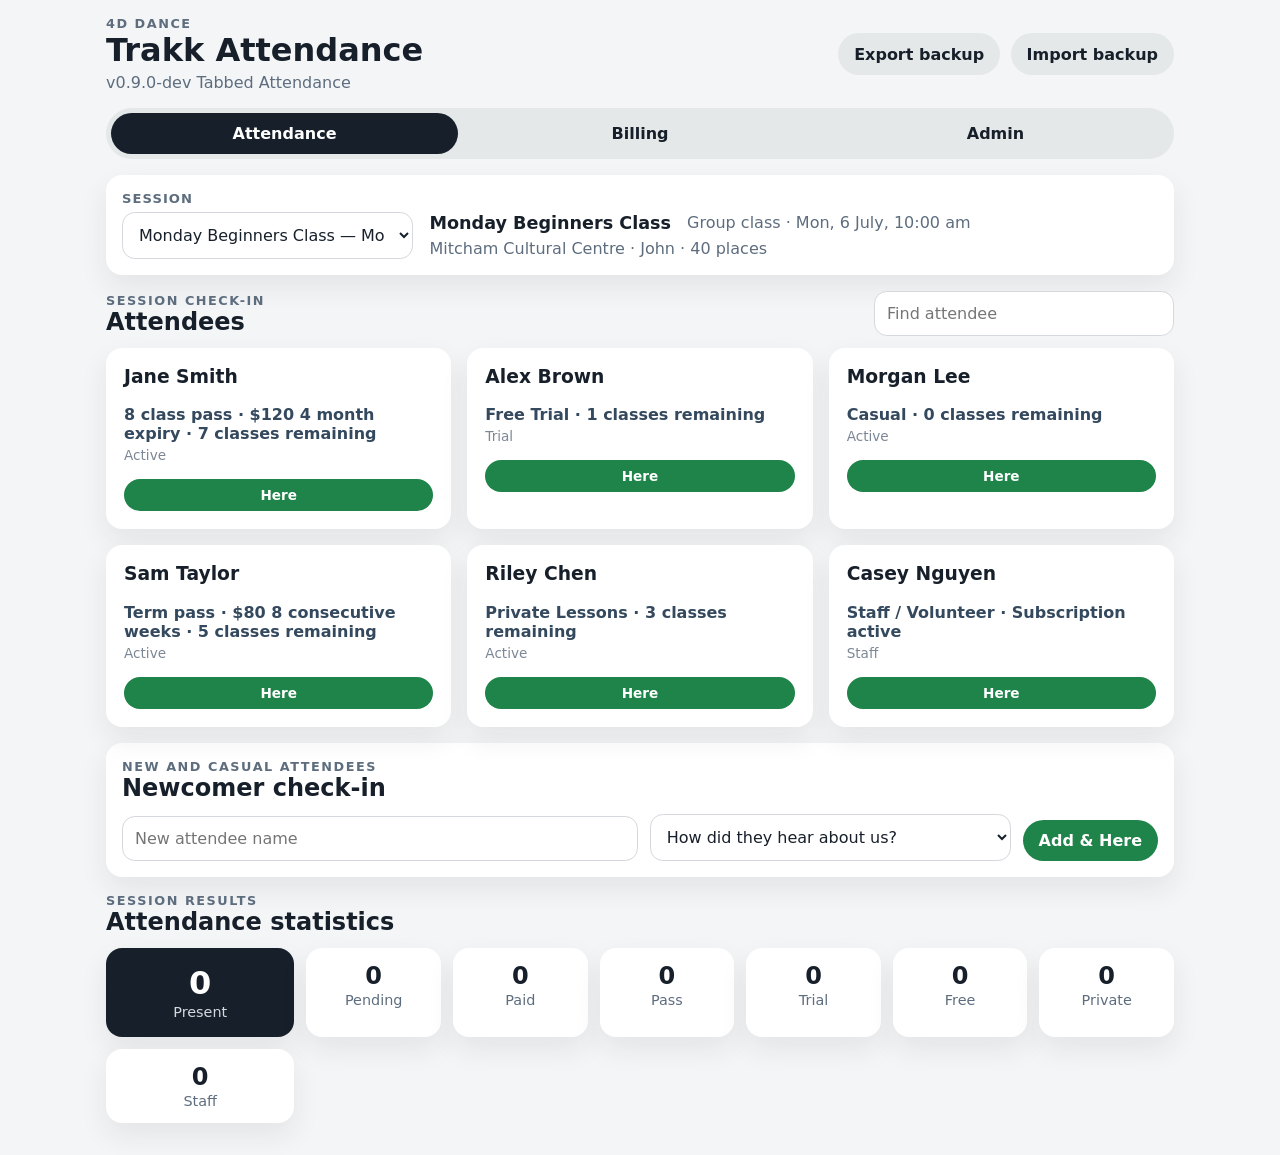
==== index.html @ 2106d50b "feat: update index.html for members and sessions navigation" ====
<!doctype html>
<html lang="en">
  <head>
    <meta charset="UTF-8" />
    <meta name="viewport" content="width=device-width, initial-scale=1.0" />
    <meta name="theme-color" content="#17202a" />
    <title>Trakk — Club Attendance</title>
    <link rel="stylesheet" href="src/styles.css?v=0.10.0-dev" />
  </head>
  <body>
    <main id="app"></main>
    <script src="src/app.js?v=0.10.0-dev"></script>
  </body>
</html>
---- src/styles.css ----
:root {
  color-scheme: light;
  font-family: Inter, system-ui, -apple-system, BlinkMacSystemFont, "Segoe UI", sans-serif;
  background: #f4f5f7;
  color: #17202a;
}

* {
  box-sizing: border-box;
}

body {
  margin: 0;
  min-height: 100vh;
  background: #f4f5f7;
}

button,
input,
select {
  font: inherit;
}

button {
  border: 0;
  border-radius: 999px;
  padding: 0.7rem 1rem;
  font-weight: 700;
  cursor: pointer;
  background: #17202a;
  color: #fff;
}

button:hover {
  transform: translateY(-1px);
}

input,
select {
  width: 100%;
  border: 1px solid #d5d8dc;
  border-radius: 0.8rem;
  padding: 0.75rem;
  background: #fff;
  color: #17202a;
}

#app {
  width: min(1100px, 100%);
  margin: 0 auto;
  padding: 1rem;
}

.app-header {
  display: flex;
  justify-content: space-between;
  gap: 1rem;
  align-items: center;
  margin-bottom: 1rem;
}

.tabs {
  display: flex;
  gap: 0.5rem;
  margin-bottom: 1rem;
  padding: 0.3rem;
  border-radius: 999px;
  background: #e5e8e8;
}

.tab-button {
  flex: 1;
  background: transparent;
  color: #17202a;
}

.tab-button.active-tab {
  background: #17202a;
  color: #fff;
}

.session-strip {
  display: grid;
  grid-template-columns: minmax(260px, 0.8fr) minmax(420px, 2fr);
  gap: 1rem;
  align-items: end;
}

.session-inline-details {
  display: flex;
  flex-wrap: wrap;
  gap: 0.35rem 1rem;
  align-items: center;
  min-height: 46px;
}

.session-inline-details strong {
  font-size: 1.1rem;
}

.session-inline-details span {
  color: #5d6d7e;
}

.attendee-heading {
  display: flex;
  justify-content: space-between;
  gap: 1rem;
  align-items: end;
  margin-bottom: 0.75rem;
}

.attendee-heading h2 {
  margin-bottom: 0;
}

.attendee-heading input {
  width: min(300px, 100%);
}

.eyebrow {
  margin: 0;
  text-transform: uppercase;
  letter-spacing: 0.12em;
  color: #5d6d7e;
  font-size: 0.8rem;
  font-weight: 700;
}

.version-label {
  margin-bottom: 0;
  color: #5d6d7e;
}

h1,
h2,
h3,
p {
  margin-top: 0;
}

h1 {
  margin-bottom: 0.25rem;
}

.summary-card,
.session-card,
.walk-in-card,
.newcomer-card,
.member-tools-card,
.pricing-card,
.schedule-card,
.billing-card,
.term-card,
.member-card {
  background: #fff;
  border-radius: 1rem;
  box-shadow: 0 12px 28px rgba(23, 32, 42, 0.08);
}

.summary-grid {
  display: grid;
  grid-template-columns: 1.4fr repeat(6, 1fr);
  gap: 0.75rem;
  margin-bottom: 1rem;
}

.summary-card {
  min-width: 96px;
  padding: 1rem;
  text-align: center;
}

.hero-summary {
  background: #17202a;
  color: #fff;
}

.compact-summary {
  padding: 0.85rem;
}

.summary-number {
  display: block;
  font-size: 2rem;
  font-weight: 800;
}

.compact-summary .summary-number {
  font-size: 1.5rem;
}

.summary-label {
  color: #5d6d7e;
  font-size: 0.9rem;
}

.hero-summary .summary-label {
  color: #d5d8dc;
}

.session-card,
.walk-in-card,
.newcomer-card,
.member-tools-card,
.pricing-card,
.schedule-card,
.billing-card,
.term-card {
  padding: 1rem;
  margin-bottom: 1rem;
}

.here-button {
  background: #1e8449;
  color: #fff;
}

.here-button:hover {
  background: #196f3d;
}

.here-button.is-here,
.here-button:disabled {
  opacity: 1;
  background: #27ae60;
  cursor: default;
}

.billing-list {
  display: grid;
  gap: 0.75rem;
}

.billing-row {
  display: grid;
  grid-template-columns: minmax(180px, 0.7fr) 2fr;
  gap: 1rem;
  align-items: center;
  padding: 0.85rem;
  border: 1px solid #e5e8e8;
  border-radius: 0.8rem;
}

.billing-row span {
  display: block;
  margin-top: 0.2rem;
  color: #5d6d7e;
}

.charge-actions {
  display: flex;
  flex-wrap: wrap;
  gap: 0.4rem;
}

.charge-button {
  padding: 0.5rem 0.7rem;
  background: #e5e8e8;
  color: #17202a;
  font-size: 0.85rem;
}

.charge-button.selected-charge {
  background: #17202a;
  color: #fff;
}

.term-table-wrap {
  overflow-x: auto;
}

.term-table {
  width: 100%;
  border-collapse: collapse;
}

.term-table th,
.term-table td {
  padding: 0.75rem;
  border-bottom: 1px solid #e5e8e8;
  text-align: left;
  vertical-align: top;
}

.section-heading {
  display: flex;
  align-items: center;
  justify-content: space-between;
  gap: 1rem;
}

.section-heading h2,
.template-summary {
  margin-bottom: 0.5rem;
}

.session-form {
  display: grid;
  grid-template-columns: repeat(4, minmax(130px, 1fr));
  gap: 0.75rem;
  margin-top: 1rem;
}

.session-admin-controls {
  display: grid;
  grid-template-columns: minmax(180px, 0.45fr) minmax(260px, 1fr);
  gap: 0.75rem;
  margin-top: 1rem;
}

.session-admin-controls label span {
  display: block;
  margin-bottom: 0.3rem;
  color: #5d6d7e;
  font-size: 0.8rem;
  font-weight: 700;
}

.session-form label span {
  display: block;
  margin-bottom: 0.3rem;
  color: #5d6d7e;
  font-size: 0.8rem;
  font-weight: 700;
}

.session-form .wide-field {
  grid-column: span 3;
}

.form-actions {
  display: flex;
  align-items: end;
  gap: 0.5rem;
}

.club-selector-spacer {
  height: 0.8rem;
}

.pricing-grid {
  display: grid;
  grid-template-columns: repeat(auto-fit, minmax(190px, 1fr));
  gap: 0.65rem;
}

.pricing-grid article {
  padding: 0.85rem;
  border: 1px solid #e5e8e8;
  border-radius: 0.8rem;
}

.pricing-grid span {
  display: block;
  margin-top: 0.25rem;
  color: #5d6d7e;
}

.data-actions,
.add-member-form {
  display: flex;
  flex-wrap: wrap;
  gap: 0.65rem;
}

.regulars-card h2,
.newcomer-card h2,
.statistics-section h2 {
  margin-bottom: 0.75rem;
}

.member-status {
  margin-bottom: 0;
  color: #7b8794;
  font-size: 0.85rem;
  text-transform: capitalize;
}

.billing-info {
  margin-bottom: 0.25rem;
  color: #34495e;
  font-weight: 650;
}

.newcomer-rows {
  display: grid;
  gap: 0.65rem;
}

.walk-in-form .row-number {
  display: grid;
  width: 2rem;
  height: 2rem;
  place-items: center;
  border-radius: 50%;
  background: #e5e8e8;
  font-weight: 800;
}

.statistics-section {
  margin-top: 1rem;
}

.button-label {
  border-radius: 999px;
  padding: 0.7rem 1rem;
  font-weight: 700;
  cursor: pointer;
  background: #e5e8e8;
}

.visually-hidden {
  position: absolute;
  width: 1px;
  height: 1px;
  overflow: hidden;
  clip: rect(0 0 0 0);
}

.member-tools-card > div {
  margin-bottom: 0.85rem;
}

.add-member-form > * {
  flex: 1 1 150px;
}

.empty-state {
  padding: 2rem;
  text-align: center;
}

.session-details {
  margin-top: 1rem;
}

.session-card p:last-child,
.member-info p:last-child {
  margin-bottom: 0;
}

.field-label {
  display: block;
  margin-bottom: 0.35rem;
  color: #5d6d7e;
  font-size: 0.82rem;
  font-weight: 800;
  text-transform: uppercase;
  letter-spacing: 0.08em;
}

.walk-in-form {
  display: grid;
  grid-template-columns: minmax(180px, 1fr) minmax(210px, 0.7fr) auto;
  gap: 0.75rem;
  align-items: end;
}

.member-list {
  display: grid;
  grid-template-columns: repeat(3, minmax(0, 1fr));
  gap: 1rem;
  margin-bottom: 1rem;
}

.member-card {
  display: flex;
  flex-direction: column;
  gap: 1rem;
  align-items: stretch;
  padding: 1rem;
  border: 2px solid transparent;
}

.member-card.is-present {
  border-color: #17202a;
}

.record-status {
  font-weight: 700;
}

.actions {
  display: flex;
  flex-wrap: wrap;
  justify-content: flex-start;
  gap: 0.5rem;
  max-width: 520px;
}

.actions button {
  flex: 1 1 calc(33.333% - 0.5rem);
  padding: 0.5rem 0.65rem;
  font-size: 0.85rem;
}

.new-badge {
  display: inline-block;
  margin-left: 0.5rem;
  padding: 0.2rem 0.45rem;
  border-radius: 999px;
  background: #d5f5e3;
  color: #196f3d;
  font-size: 0.65rem;
  letter-spacing: 0.06em;
  text-transform: uppercase;
  vertical-align: middle;
}

.selected-action {
  outline: 3px solid #abb2b9;
}

.secondary-button {
  background: #e5e8e8;
  color: #17202a;
}

.danger-button {
  margin-top: 1rem;
}

@media (max-width: 920px) {
  .session-admin-controls {
    grid-template-columns: 1fr;
  }
  .summary-grid {
    grid-template-columns: repeat(2, 1fr);
  }

  .hero-summary {
    grid-column: span 2;
  }

  .walk-in-form {
    grid-template-columns: 1fr;
  }

  .session-form {
    grid-template-columns: repeat(2, 1fr);
  }

  .session-form .wide-field {
    grid-column: span 2;
  }

  .app-header {
    align-items: flex-start;
    flex-direction: column;
  }

  .member-card {
    grid-template-columns: 1fr;
  }

  .member-list {
    grid-template-columns: repeat(2, minmax(0, 1fr));
  }

  .session-strip {
    grid-template-columns: 1fr;
    align-items: stretch;
  }

  .billing-row {
    grid-template-columns: 1fr;
  }

  .actions {
    justify-content: stretch;
    max-width: none;
  }

  .actions button {
    flex: 1 1 calc(50% - 0.5rem);
  }
}

@media (max-width: 520px) {
  #app {
    padding: 0.75rem;
  }

  .summary-grid {
    grid-template-columns: 1fr;
  }

  .hero-summary {
    grid-column: auto;
  }

  .actions button {
    flex-basis: 100%;
  }

  .member-list {
    grid-template-columns: 1fr;
  }

  .attendee-heading {
    align-items: stretch;
    flex-direction: column;
  }

  .attendee-heading input {
    width: 100%;
  }

  .section-heading,
  .form-actions {
    align-items: stretch;
    flex-direction: column;
  }

  .session-form {
    grid-template-columns: 1fr;
  }

  .session-form .wide-field {
    grid-column: auto;
  }
}
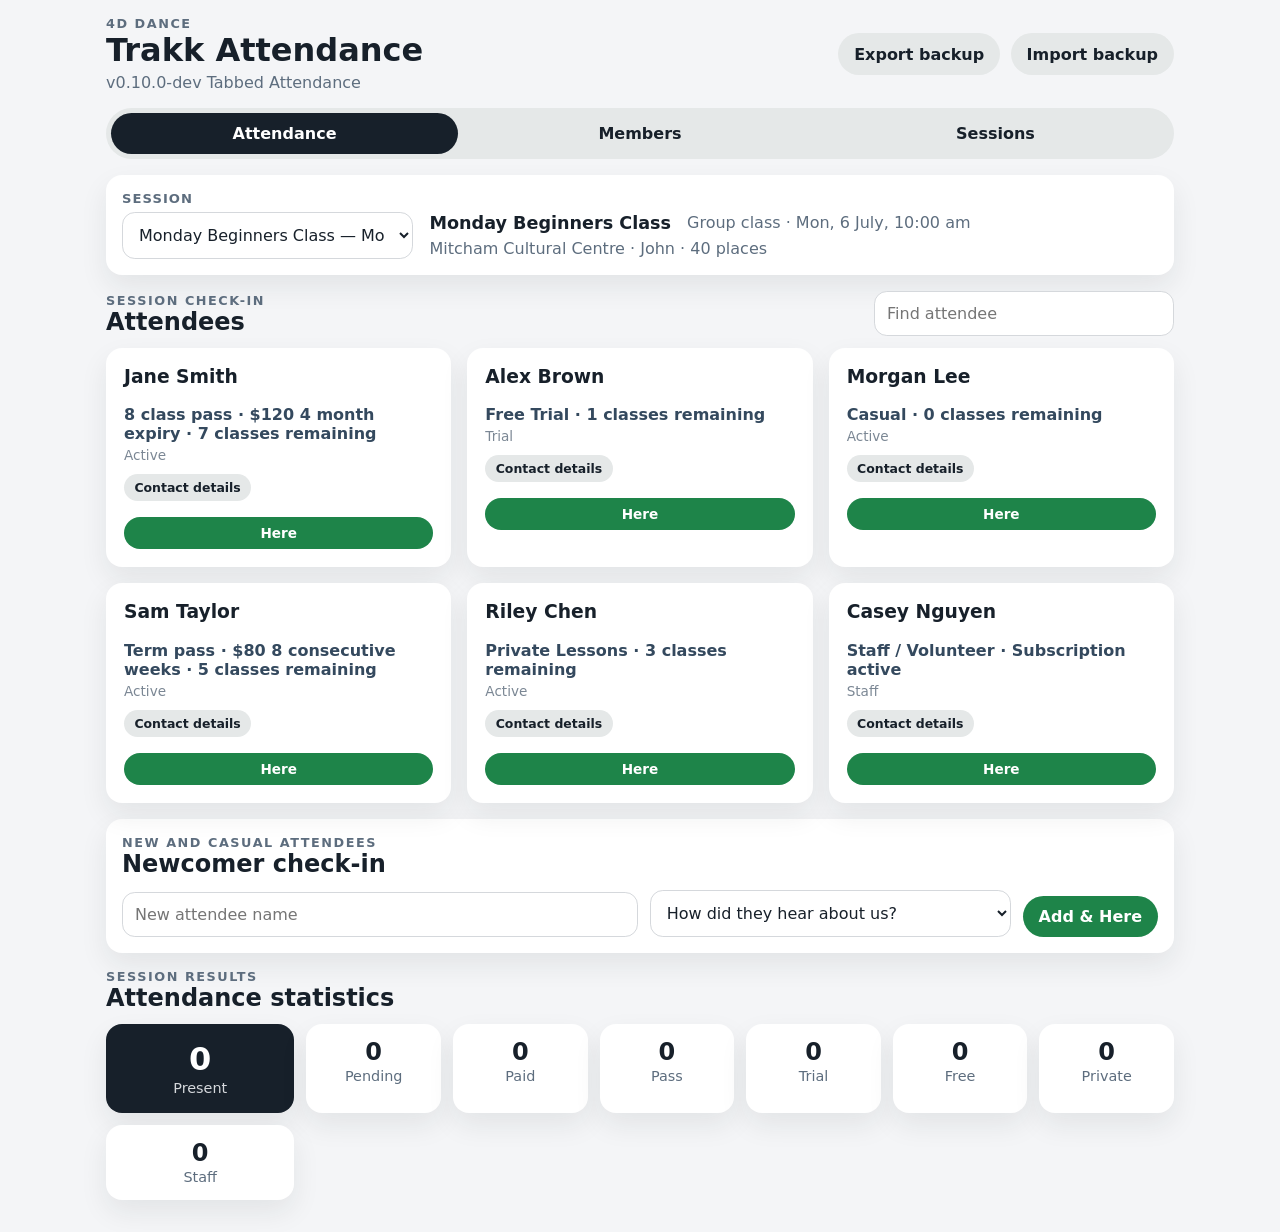
==== commit bc4d8010: "fix: update index.html for complete member search" ====
--- a/index.html
+++ b/index.html
@@ -5,10 +5,10 @@
     <meta name="viewport" content="width=device-width, initial-scale=1.0" />
     <meta name="theme-color" content="#17202a" />
     <title>Trakk — Club Attendance</title>
-    <link rel="stylesheet" href="src/styles.css?v=0.10.0-dev" />
+    <link rel="stylesheet" href="src/styles.css?v=0.10.1-dev" />
   </head>
   <body>
     <main id="app"></main>
-    <script src="src/app.js?v=0.10.0-dev"></script>
+    <script src="src/app.js?v=0.10.1-dev"></script>
   </body>
 </html>
--- a/src/styles.css
+++ b/src/styles.css
@@ -471,6 +471,16 @@
   align-items: stretch;
   padding: 1rem;
   border: 2px solid transparent;
+  cursor: pointer;
+  transition: border-color 120ms ease, box-shadow 120ms ease, transform 120ms ease;
+}
+
+.member-card:hover,
+.member-card:focus-visible {
+  border-color: #27ae60;
+  box-shadow: 0 14px 32px rgba(30, 132, 73, 0.18);
+  outline: none;
+  transform: translateY(-1px);
 }
 
 .member-card.is-present {
@@ -479,6 +489,43 @@
 
 .record-status {
   font-weight: 700;
+}
+
+.contact-button {
+  margin-top: 0.65rem;
+  padding: 0.4rem 0.65rem;
+  background: #e5e8e8;
+  color: #17202a;
+  font-size: 0.78rem;
+}
+
+.contact-popover {
+  display: none;
+  gap: 0.2rem;
+  margin-top: 0.5rem;
+  padding: 0.7rem;
+  border-radius: 0.75rem;
+  background: #17202a;
+  color: #fff;
+  font-size: 0.82rem;
+}
+
+.contact-button:hover + .contact-popover,
+.contact-button:focus + .contact-popover,
+.contact-popover.is-open {
+  display: grid;
+}
+
+.contact-popover strong:not(:first-child) {
+  margin-top: 0.45rem;
+}
+
+.contact-popover span {
+  color: #d5d8dc;
+}
+
+.member-card .here-button {
+  pointer-events: none;
 }
 
 .actions {
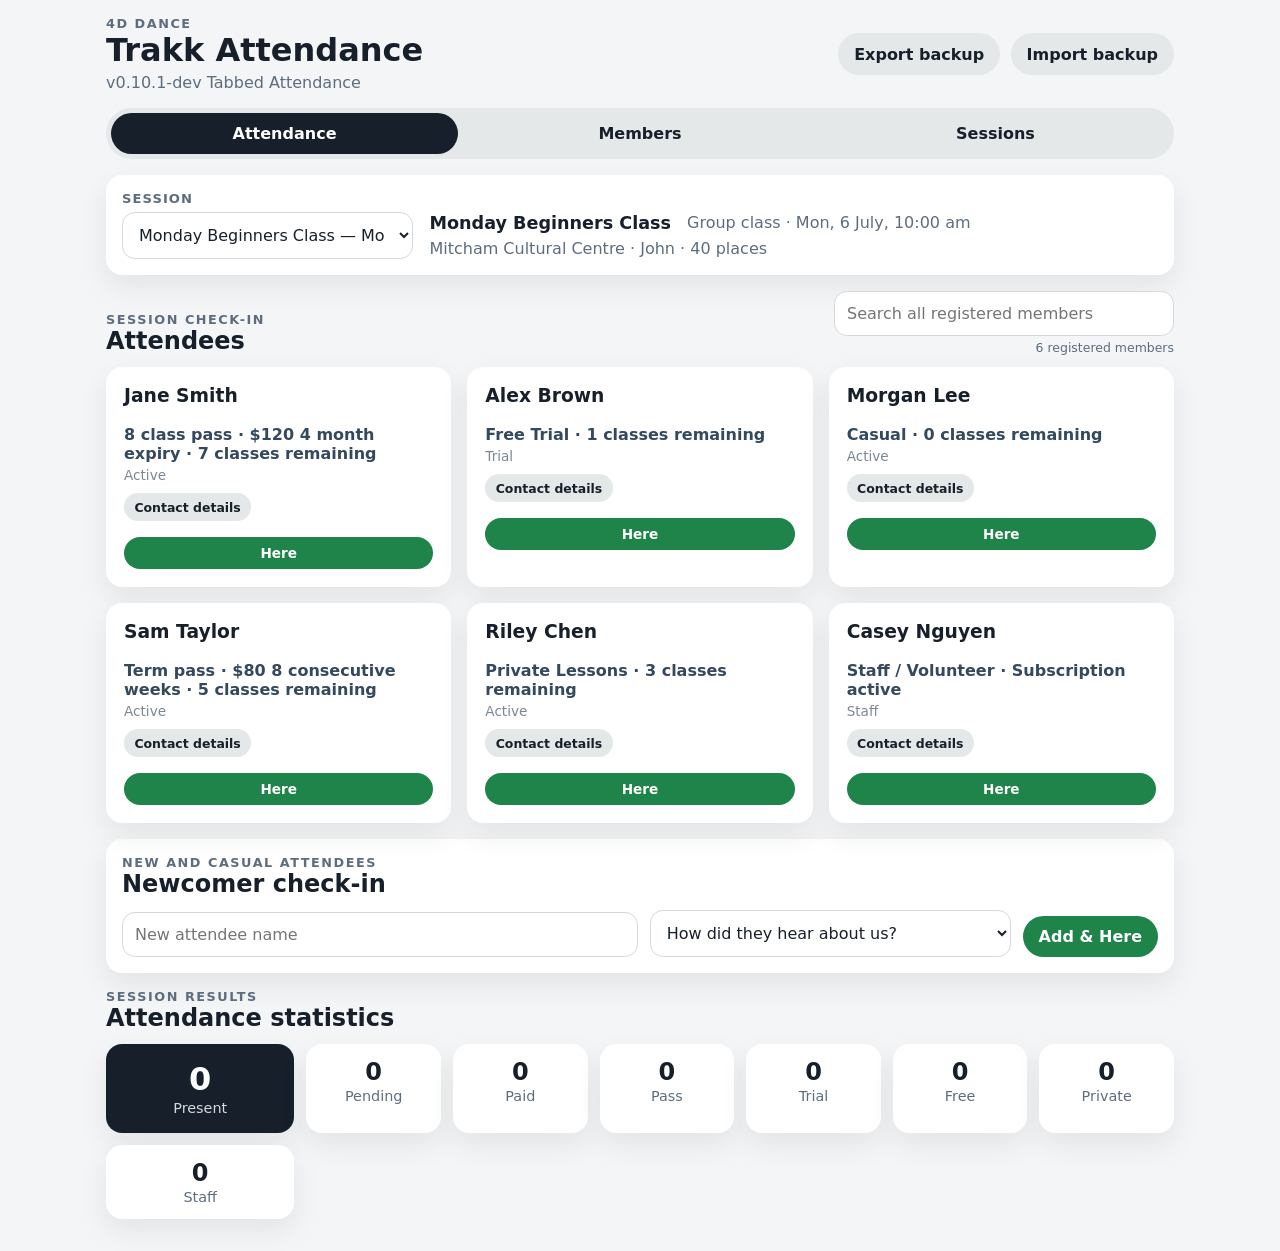
==== commit 42427514: "feat: load simplified session controls" ====
--- a/index.html
+++ b/index.html
@@ -5,10 +5,11 @@
     <meta name="viewport" content="width=device-width, initial-scale=1.0" />
     <meta name="theme-color" content="#17202a" />
     <title>Trakk — Club Attendance</title>
-    <link rel="stylesheet" href="src/styles.css?v=0.10.1-dev" />
+    <link rel="stylesheet" href="src/styles.css?v=0.10.2-dev" />
   </head>
   <body>
     <main id="app"></main>
-    <script src="src/app.js?v=0.10.1-dev"></script>
+    <script src="src/app.js?v=0.10.2-dev"></script>
+    <script src="src/session-overrides.js?v=0.10.2-dev"></script>
   </body>
 </html>
--- a/src/styles.css
+++ b/src/styles.css
@@ -116,6 +116,22 @@
 
 .attendee-heading input {
   width: min(300px, 100%);
+}
+
+.attendance-search {
+  width: min(340px, 100%);
+}
+
+.attendance-search input {
+  width: 100%;
+}
+
+.attendance-search span {
+  display: block;
+  margin-top: 0.3rem;
+  color: #5d6d7e;
+  font-size: 0.78rem;
+  text-align: right;
 }
 
 .eyebrow {
@@ -654,6 +670,16 @@
     width: 100%;
   }
 
+  .attendance-search {
+    position: sticky;
+    top: 0.5rem;
+    z-index: 5;
+    width: 100%;
+    padding: 0.45rem;
+    border-radius: 0.9rem;
+    background: #f4f5f7;
+  }
+
   .section-heading,
   .form-actions {
     align-items: stretch;
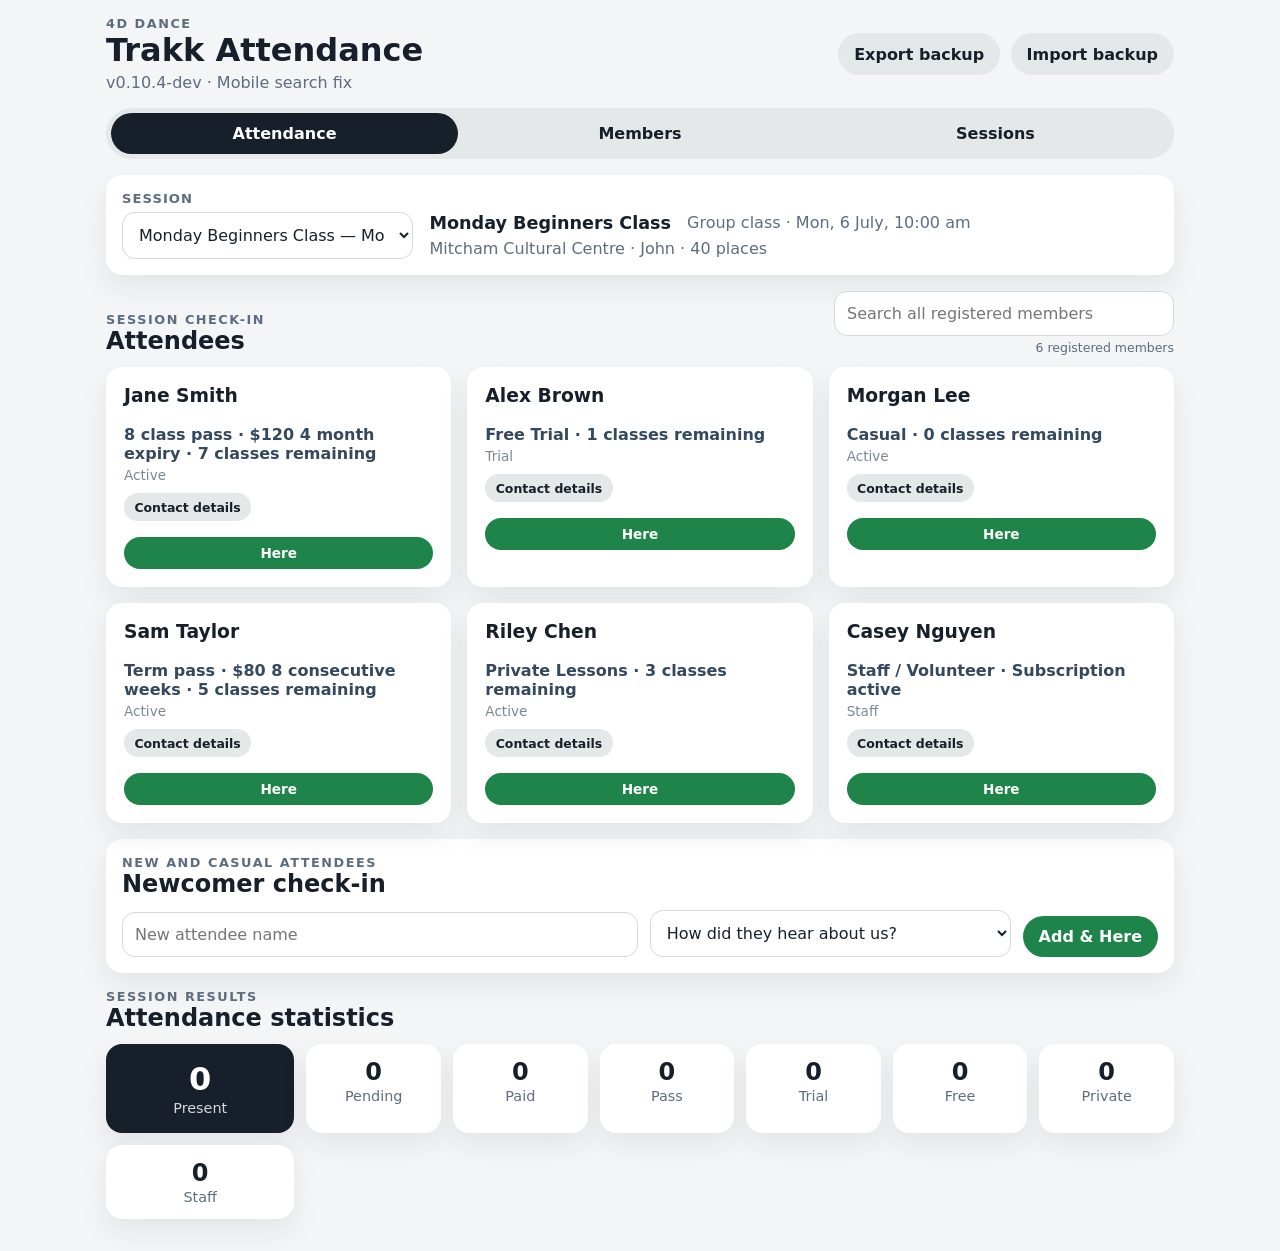
==== commit 9b281f64: "chore: force GitHub Pages mobile refresh" ====
--- a/index.html
+++ b/index.html
@@ -4,12 +4,15 @@
     <meta charset="UTF-8" />
     <meta name="viewport" content="width=device-width, initial-scale=1.0" />
     <meta name="theme-color" content="#17202a" />
+    <meta http-equiv="Cache-Control" content="no-cache, no-store, must-revalidate" />
+    <meta http-equiv="Pragma" content="no-cache" />
+    <meta http-equiv="Expires" content="0" />
     <title>Trakk — Club Attendance</title>
-    <link rel="stylesheet" href="src/styles.css?v=0.10.2-dev" />
+    <link rel="stylesheet" href="src/styles.css?v=0.10.4-dev-20260715" />
   </head>
   <body>
     <main id="app"></main>
-    <script src="src/app.js?v=0.10.2-dev"></script>
-    <script src="src/session-overrides.js?v=0.10.2-dev"></script>
+    <script src="src/app.js?v=0.10.4-dev-20260715"></script>
+    <script src="src/session-overrides.js?v=0.10.4-dev-20260715"></script>
   </body>
 </html>
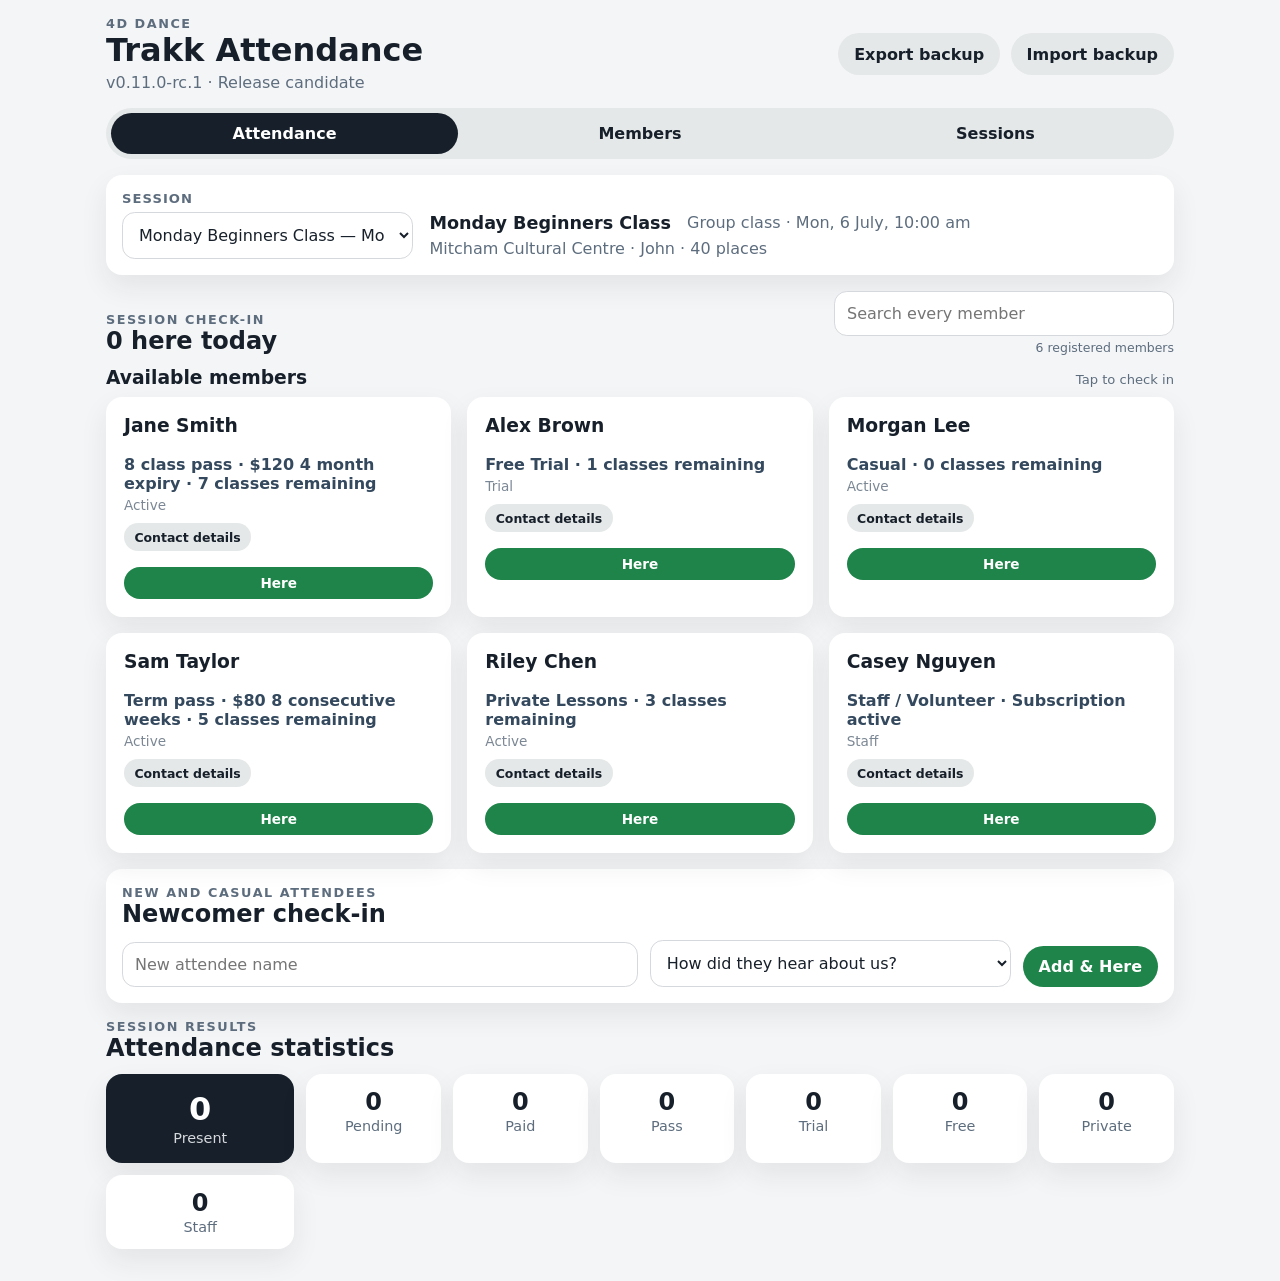
==== commit 33d0a17b: "chore: update index.html for rc.2" ====
--- a/index.html
+++ b/index.html
@@ -8,11 +8,12 @@
     <meta http-equiv="Pragma" content="no-cache" />
     <meta http-equiv="Expires" content="0" />
     <title>Trakk — Club Attendance</title>
-    <link rel="stylesheet" href="src/styles.css?v=0.10.4-dev-20260715" />
+    <link rel="stylesheet" href="src/styles.css?v=0.11.0-rc.2" />
+    <link rel="stylesheet" href="src/rc.css?v=0.11.0-rc.2" />
   </head>
   <body>
     <main id="app"></main>
-    <script src="src/app.js?v=0.10.4-dev-20260715"></script>
-    <script src="src/session-overrides.js?v=0.10.4-dev-20260715"></script>
+    <script src="src/app.js?v=0.11.0-rc.2"></script>
+    <script src="src/session-overrides.js?v=0.11.0-rc.2"></script>
   </body>
 </html>
--- a/src/rc.css
+++ b/src/rc.css
@@ -0,0 +1,64 @@
+.member-directory-card,
+.fatal-error {
+  margin-bottom: 1rem;
+  padding: 1rem;
+  border-radius: 1rem;
+  background: #fff;
+  box-shadow: 0 12px 28px rgba(23, 32, 42, 0.08);
+}
+.member-directory-controls {
+  display: grid;
+  grid-template-columns: minmax(240px, 1fr) minmax(170px, 0.35fr);
+  gap: .75rem;
+  margin: 1rem 0;
+}
+.member-admin-list { display: grid; gap: .65rem; }
+.member-admin-row {
+  display: grid;
+  grid-template-columns: 1fr auto;
+  gap: .75rem;
+  align-items: center;
+  padding: .7rem;
+  border: 1px solid #e5e8e8;
+  border-radius: .9rem;
+}
+.member-admin-row.is-inactive { opacity: .68; background: #f7f7f7; }
+.member-row-main {
+  display: grid;
+  grid-template-columns: minmax(160px, 1.2fr) 1fr .7fr 1fr .45fr;
+  gap: .65rem;
+  align-items: center;
+  width: 100%;
+  padding: .5rem;
+  border-radius: .65rem;
+  background: transparent;
+  color: #17202a;
+  text-align: left;
+}
+.member-row-main:hover { background: #f4f5f7; transform: none; }
+.member-row-main span { font-size: .86rem; color: #5d6d7e; }
+.member-row-main .member-row-name { font-size: 1rem; color: #17202a; font-weight: 800; }
+.member-row-actions { display: flex; gap: .45rem; align-items: center; }
+.member-editor-card { scroll-margin-top: 1rem; }
+.attendance-member-group { margin-bottom: 1rem; }
+.attendance-group-heading { display: flex; justify-content: space-between; align-items: baseline; gap: 1rem; margin-bottom: .55rem; }
+.attendance-group-heading h3 { margin: 0; }
+.attendance-group-heading span { color: #5d6d7e; font-size: .82rem; }
+.rc-alert { margin-bottom: 1rem; padding: .85rem 1rem; border-radius: .8rem; background: #fff3cd; color: #6d5200; font-weight: 700; }
+.attendance-disabled { opacity: .55; pointer-events: none; }
+.danger-button { background: #a93226; }
+.fatal-error { margin-top: 2rem; }
+.fatal-error button { margin-right: .5rem; }
+@media (max-width: 800px) {
+  .member-directory-controls { grid-template-columns: 1fr; }
+  .member-admin-row { grid-template-columns: 1fr; }
+  .member-row-main { grid-template-columns: 1fr 1fr; }
+  .member-row-actions { justify-content: space-between; }
+}
+@media (max-width: 560px) {
+  .member-row-main { grid-template-columns: 1fr; }
+  .member-row-actions { align-items: stretch; flex-direction: column; }
+  .member-row-actions .contact-control,
+  .member-row-actions button { width: 100%; }
+  .attendance-group-heading { align-items: flex-start; flex-direction: column; gap: .15rem; }
+}
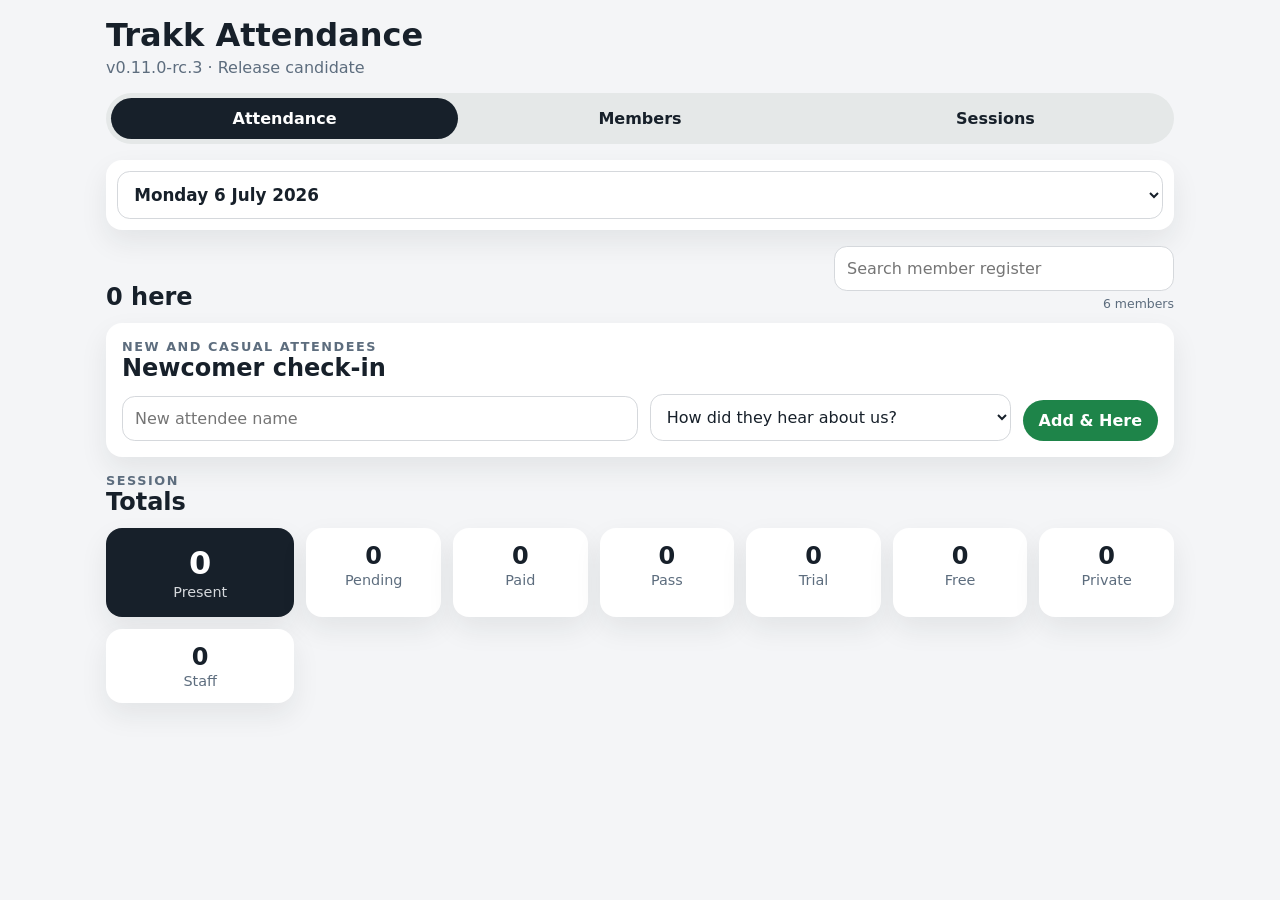
==== commit 8c214fff: "chore: load streamlined attendance release candidate" ====
--- a/index.html
+++ b/index.html
@@ -8,12 +8,14 @@
     <meta http-equiv="Pragma" content="no-cache" />
     <meta http-equiv="Expires" content="0" />
     <title>Trakk — Club Attendance</title>
-    <link rel="stylesheet" href="src/styles.css?v=0.11.0-rc.2" />
-    <link rel="stylesheet" href="src/rc.css?v=0.11.0-rc.2" />
+    <link rel="stylesheet" href="src/styles.css?v=0.11.0-rc.3" />
+    <link rel="stylesheet" href="src/rc.css?v=0.11.0-rc.3" />
+    <link rel="stylesheet" href="src/attendance-streamline.css?v=0.11.0-rc.3" />
   </head>
   <body>
     <main id="app"></main>
-    <script src="src/app.js?v=0.11.0-rc.2"></script>
-    <script src="src/session-overrides.js?v=0.11.0-rc.2"></script>
+    <script src="src/app.js?v=0.11.0-rc.3"></script>
+    <script src="src/session-overrides.js?v=0.11.0-rc.3"></script>
+    <script src="src/attendance-streamline.js?v=0.11.0-rc.3"></script>
   </body>
 </html>
--- a/src/styles.css
+++ b/src/styles.css
@@ -166,6 +166,7 @@
 .member-tools-card,
 .pricing-card,
 .schedule-card,
+.backup-tools-card,
 .billing-card,
 .term-card,
 .member-card {
@@ -221,6 +222,7 @@
 .member-tools-card,
 .pricing-card,
 .schedule-card,
+.backup-tools-card,
 .billing-card,
 .term-card {
   padding: 1rem;
--- a/src/attendance-streamline.css
+++ b/src/attendance-streamline.css
@@ -0,0 +1,91 @@
+.streamlined-session-strip {
+  display: block;
+  padding: .7rem;
+}
+
+.streamlined-session-strip .session-picker {
+  width: 100%;
+}
+
+.streamlined-session-strip select {
+  width: 100%;
+  font-size: 1.05rem;
+  font-weight: 800;
+}
+
+.streamlined-attendee-heading {
+  align-items: end;
+}
+
+.streamlined-attendee-heading h2 {
+  margin: 0;
+}
+
+.compact-member-card {
+  min-height: 0;
+  padding: .65rem .7rem;
+  gap: .55rem;
+  grid-template-columns: minmax(0, 1fr) auto;
+}
+
+.compact-member-card .member-info {
+  min-width: 0;
+}
+
+.compact-member-card h3 {
+  margin: 0;
+  font-size: 1rem;
+  line-height: 1.15;
+}
+
+.member-quick-info {
+  display: flex;
+  gap: .55rem;
+  margin: .28rem 0 0;
+  color: #5d6d7e;
+  font-size: .8rem;
+  font-weight: 700;
+}
+
+.member-quick-info span + span::before {
+  content: '·';
+  margin-right: .55rem;
+}
+
+.compact-here-button {
+  min-width: 3.15rem;
+  min-height: 2rem;
+  padding: .35rem .55rem;
+  border-radius: .6rem;
+  font-size: .78rem;
+  line-height: 1;
+}
+
+.compact-here-button.is-here {
+  min-width: 2rem;
+  font-size: 1rem;
+}
+
+.attendance-register-group[hidden],
+.attendance-member-group[hidden],
+.compact-member-card[hidden] {
+  display: none !important;
+}
+
+@media (max-width: 600px) {
+  .streamlined-attendee-heading {
+    align-items: stretch;
+  }
+
+  .compact-member-card {
+    padding: .58rem .62rem;
+  }
+
+  .compact-member-card h3 {
+    font-size: .94rem;
+  }
+
+  .member-quick-info {
+    font-size: .75rem;
+  }
+}
